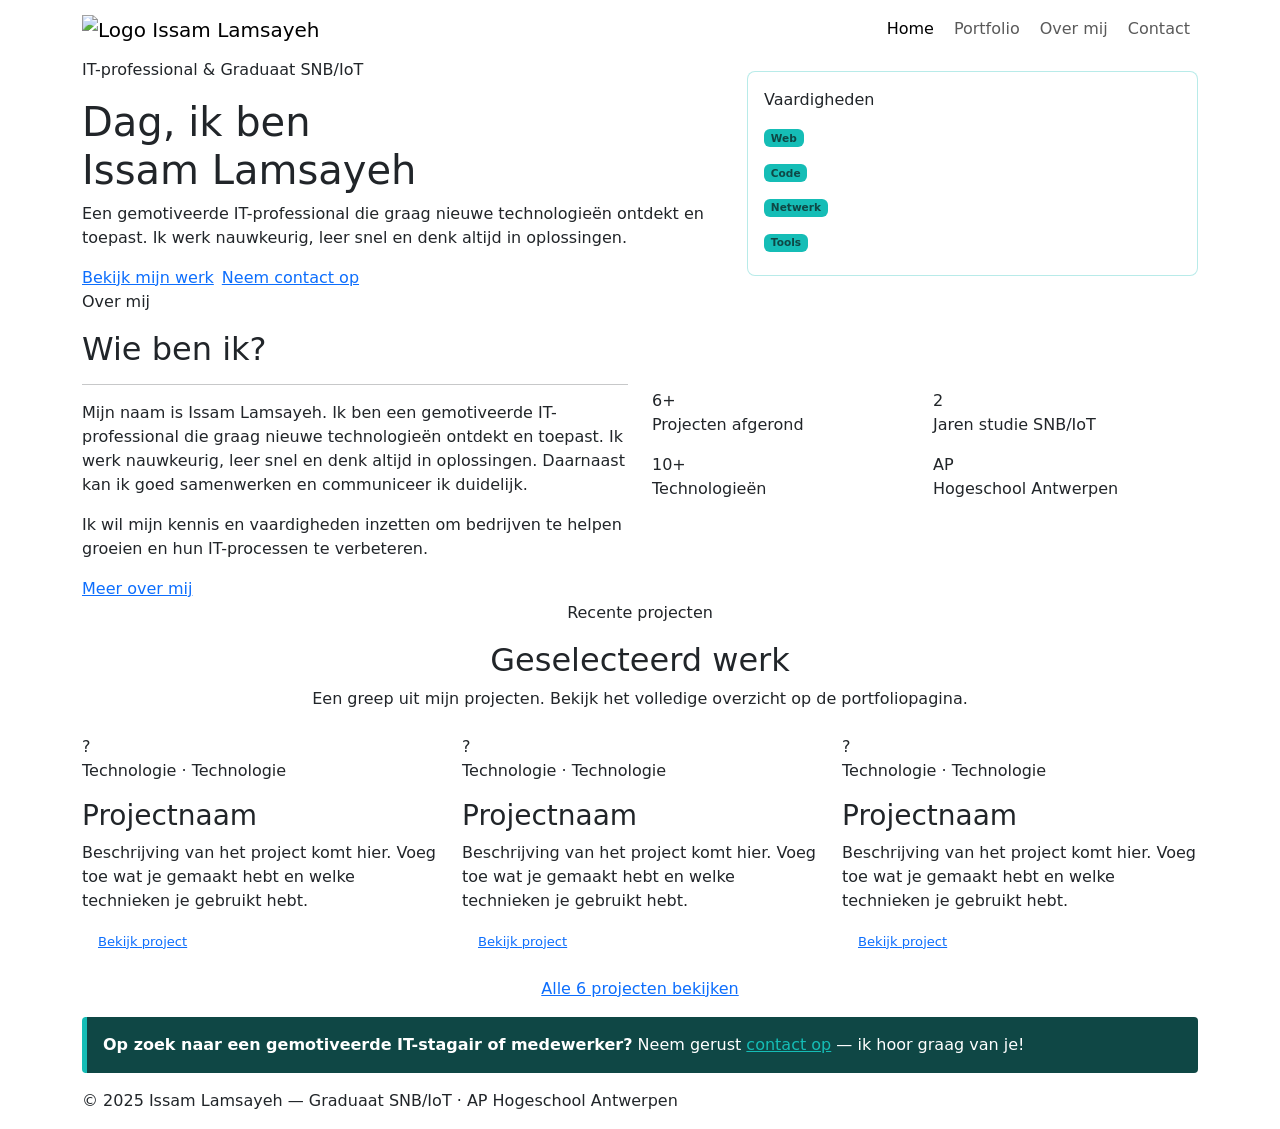
==== index.html @ c1b0a7f2 "Add files via upload" ====
<!DOCTYPE html>
<html lang="nl-BE">
<head>
  <meta charset="UTF-8" />
  <meta name="viewport" content="width=device-width, initial-scale=1.0" />
  <meta name="description" content="Portfolio van Issam Lamsayeh, IT-professional en graduaat SNB/IoT aan AP Hogeschool Antwerpen." />
  <meta name="keywords" content="portfolio, IT, webtechnologie, SNB, IoT, Antwerpen" />
  <meta name="author" content="Issam Lamsayeh" />
  <title>Issam Lamsayeh – Portfolio</title>
  <link rel="stylesheet" href="https://cdn.jsdelivr.net/npm/bootstrap@5.3.3/dist/css/bootstrap.min.css" />
  <link rel="preconnect" href="https://fonts.googleapis.com" />
  <link rel="stylesheet" href="https://fonts.googleapis.com/css2?family=DM+Sans:ital,opsz,wght@0,9..40,400;0,9..40,500;0,9..40,700&family=DM+Serif+Display&display=swap" />
  <link rel="stylesheet" href="css/reset.css" />
  <link rel="stylesheet" href="css/style.css" />
</head>
<body>

  
  <header>
    <nav class="navbar navbar-expand-lg">
      <div class="container">
        <a class="navbar-brand" href="index.html">
          <img src="assets/images/Logo.png" alt="Logo Issam Lamsayeh" />
        </a>
        
        <div class="navbar-collapse justify-content-end" id="hoofdNav">
          <ul class="navbar-nav gap-1">
            <li class="nav-item"><a class="nav-link active" href="index.html">Home</a></li>
            <li class="nav-item"><a class="nav-link" href="portfolio.html">Portfolio</a></li>
            <li class="nav-item"><a class="nav-link" href="naam.html">Over mij</a></li>
            <li class="nav-item"><a class="nav-link" href="contact.html">Contact</a></li>
          </ul>
        </div>
      </div>
    </nav>
  </header>

  <main>

    
    <section class="intro">
      <div class="container">
        <div class="row align-items-center gy-4">
          <div class="col-lg-7">
            <p class="sectie-label">IT-professional &amp; Graduaat SNB/IoT</p>
            <h1>Dag, ik ben<br /><span>Issam Lamsayeh</span></h1>
            <p>Een gemotiveerde IT-professional die graag nieuwe technologieën ontdekt en toepast. Ik werk nauwkeurig, leer snel en denk altijd in oplossingen.</p>
            <div class="d-flex flex-wrap gap-2">
              <a href="portfolio.html" class="btn-eigen">Bekijk mijn werk</a>
              <a href="contact.html" class="btn-rand">Neem contact op</a>
            </div>
          </div>
          <div class="col-lg-5">
            
            <div class="p-3" style="background-color: rgba(255,255,255,0.08); border: 1px solid rgba(21,189,182,0.3); border-radius: 8px;">
              <p class="sectie-label mb-2">Vaardigheden</p>
              <ul class="list-group list-group-flush">
                <li class="list-group-item" style="background: transparent; border-color: rgba(255,255,255,0.10); color: rgba(255,255,255,0.85); font-size: 0.88rem; padding: 0.4rem 0;">
                  <span class="badge me-2" style="background-color: #15BDB6; color: #0F4745;">Web</span> HTML5 &middot; CSS3 &middot; Bootstrap
                </li>
                <li class="list-group-item" style="background: transparent; border-color: rgba(255,255,255,0.10); color: rgba(255,255,255,0.85); font-size: 0.88rem; padding: 0.4rem 0;">
                  <span class="badge me-2" style="background-color: #15BDB6; color: #0F4745;">Code</span> Python
                </li>
                <li class="list-group-item" style="background: transparent; border-color: rgba(255,255,255,0.10); color: rgba(255,255,255,0.85); font-size: 0.88rem; padding: 0.4rem 0;">
                  <span class="badge me-2" style="background-color: #15BDB6; color: #0F4745;">Netwerk</span> Cisco &middot; Linux
                </li>
                <li class="list-group-item" style="background: transparent; border-color: rgba(255,255,255,0.10); color: rgba(255,255,255,0.85); font-size: 0.88rem; padding: 0.4rem 0;">
                  <span class="badge me-2" style="background-color: #15BDB6; color: #0F4745;">Tools</span> Raspberry Pi
                </li>
              </ul>
            </div>
          </div>
        </div>
      </div>
    </section>

    
    <section class="bg-licht">
      <div class="container">
        <div class="row align-items-center gy-4">
          <div class="col-lg-6">
            <p class="sectie-label">Over mij</p>
            <h2 class="sectie-titel">Wie ben ik?</h2>
            <hr class="eigen-lijn" />
            <p class="sectie-tekst">
              Mijn naam is Issam Lamsayeh. Ik ben een gemotiveerde IT-professional die graag nieuwe
              technologieën ontdekt en toepast. Ik werk nauwkeurig, leer snel en denk altijd in oplossingen.
              Daarnaast kan ik goed samenwerken en communiceer ik duidelijk.
            </p>
            <p class="sectie-tekst">
              Ik wil mijn kennis en vaardigheden inzetten om bedrijven te helpen groeien en hun IT-processen te verbeteren.
            </p>
            <a href="naam.html" class="btn-eigen">Meer over mij</a>
          </div>
          <div class="col-lg-6">
            <div class="row g-3">
              <div class="col-6">
                <div class="stat-blok">
                  <div class="stat-getal">6+</div>
                  <div class="stat-label">Projecten afgerond</div>
                </div>
              </div>
              <div class="col-6">
                <div class="stat-blok">
                  <div class="stat-getal">2</div>
                  <div class="stat-label">Jaren studie SNB/IoT</div>
                </div>
              </div>
              <div class="col-6">
                <div class="stat-blok">
                  <div class="stat-getal">10+</div>
                  <div class="stat-label">Technologieën</div>
                </div>
              </div>
              <div class="col-6">
                <div class="stat-blok">
                  <div class="stat-getal">AP</div>
                  <div class="stat-label">Hogeschool Antwerpen</div>
                </div>
              </div>
            </div>
          </div>
        </div>
      </div>
    </section>

    
    <section>
      <div class="container">
        <div class="text-center mb-4">
          <p class="sectie-label">Recente projecten</p>
          <h2 class="sectie-titel">Geselecteerd werk</h2>
          <p class="sectie-tekst">Een greep uit mijn projecten. Bekijk het volledige overzicht op de portfoliopagina.</p>
        </div>
        <div class="row g-4">
          <div class="col-md-6 col-lg-4">
            <article class="project-kaart">
              <div class="project-kaart-afbeelding"><span>?</span></div>
              <div class="project-kaart-body">
                <p class="project-tech">Technologie &middot; Technologie</p>
                <h3 class="project-naam">Projectnaam</h3>
                <p class="project-omschrijving">Beschrijving van het project komt hier. Voeg toe wat je gemaakt hebt en welke technieken je gebruikt hebt.</p>
                <a href="portfolio.html" class="btn-eigen mt-auto" style="font-size: 0.82rem; padding: 0.45rem 1rem;">Bekijk project</a>
              </div>
            </article>
          </div>
          <div class="col-md-6 col-lg-4">
            <article class="project-kaart">
              <div class="project-kaart-afbeelding"><span>?</span></div>
              <div class="project-kaart-body">
                <p class="project-tech">Technologie &middot; Technologie</p>
                <h3 class="project-naam">Projectnaam</h3>
                <p class="project-omschrijving">Beschrijving van het project komt hier. Voeg toe wat je gemaakt hebt en welke technieken je gebruikt hebt.</p>
                <a href="portfolio.html" class="btn-eigen mt-auto" style="font-size: 0.82rem; padding: 0.45rem 1rem;">Bekijk project</a>
              </div>
            </article>
          </div>
          <div class="col-md-6 col-lg-4">
            <article class="project-kaart">
              <div class="project-kaart-afbeelding"><span>?</span></div>
              <div class="project-kaart-body">
                <p class="project-tech">Technologie &middot; Technologie</p>
                <h3 class="project-naam">Projectnaam</h3>
                <p class="project-omschrijving">Beschrijving van het project komt hier. Voeg toe wat je gemaakt hebt en welke technieken je gebruikt hebt.</p>
                <a href="portfolio.html" class="btn-eigen mt-auto" style="font-size: 0.82rem; padding: 0.45rem 1rem;">Bekijk project</a>
              </div>
            </article>
          </div>
        </div>
        <div class="text-center mt-4">
          <a href="portfolio.html" class="btn-eigen">Alle 6 projecten bekijken</a>
        </div>
      </div>
    </section>

    
    <section class="bg-licht py-3">
      <div class="container">
        <div class="alert mb-0" role="alert" style="background-color: #0F4745; color: #ffffff; border: none; border-left: 5px solid #15BDB6; border-radius: 4px;">
          <strong>Op zoek naar een gemotiveerde IT-stagair of medewerker?</strong>
          Neem gerust <a href="contact.html" style="color: #15BDB6;">contact op</a> &mdash; ik hoor graag van je!
        </div>
      </div>
    </section>

  </main>

  
  <footer>
    <div class="container">
      <p>&copy; 2025 Issam Lamsayeh &mdash; Graduaat SNB/IoT &middot; AP Hogeschool Antwerpen</p>
    </div>
  </footer>

  
</body>
</html>
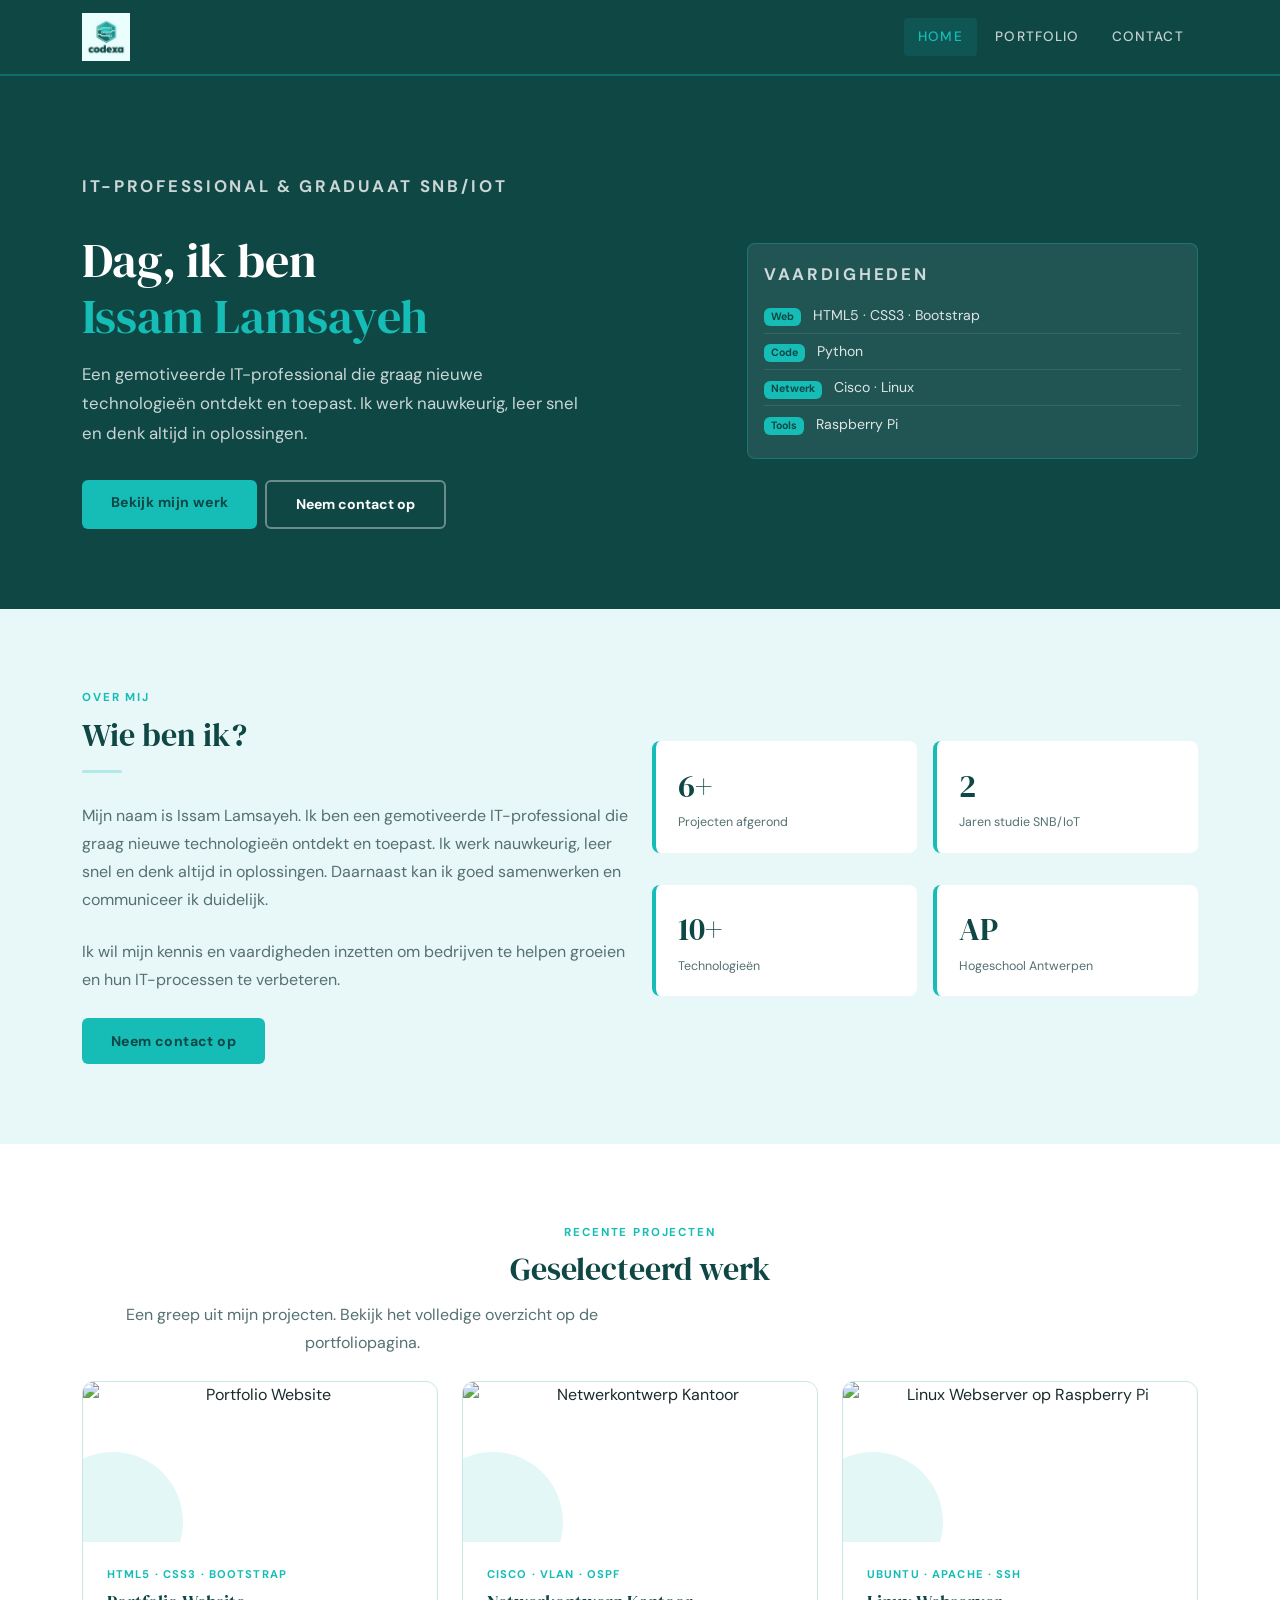
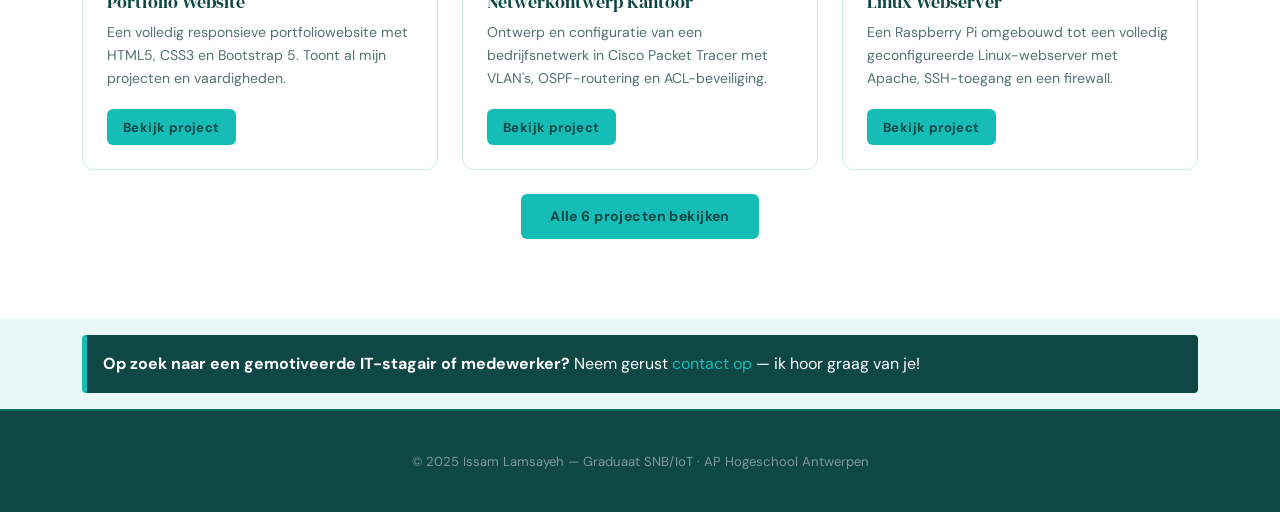
==== commit 0935b638: "Add files via upload" ====
--- a/index.html
+++ b/index.html
@@ -12,10 +12,22 @@
   <link rel="stylesheet" href="https://fonts.googleapis.com/css2?family=DM+Sans:ital,opsz,wght@0,9..40,400;0,9..40,500;0,9..40,700&family=DM+Serif+Display&display=swap" />
   <link rel="stylesheet" href="css/reset.css" />
   <link rel="stylesheet" href="css/style.css" />
+  <style>
+    .project-kaart-afbeelding img {
+      width: 100%;
+      height: 180px;
+      object-fit: cover;
+      border-top-left-radius: 6px;
+      border-top-right-radius: 6px;
+    }
+    .project-kaart-afbeelding {
+      padding: 0;
+      background: none;
+    }
+  </style>
 </head>
 <body>
 
-  
   <header>
     <nav class="navbar navbar-expand-lg">
       <div class="container">
@@ -27,7 +39,6 @@
           <ul class="navbar-nav gap-1">
             <li class="nav-item"><a class="nav-link active" href="index.html">Home</a></li>
             <li class="nav-item"><a class="nav-link" href="portfolio.html">Portfolio</a></li>
-            <li class="nav-item"><a class="nav-link" href="naam.html">Over mij</a></li>
             <li class="nav-item"><a class="nav-link" href="contact.html">Contact</a></li>
           </ul>
         </div>
@@ -37,7 +48,6 @@
 
   <main>
 
-    
     <section class="intro">
       <div class="container">
         <div class="row align-items-center gy-4">
@@ -74,7 +84,6 @@
       </div>
     </section>
 
-    
     <section class="bg-licht">
       <div class="container">
         <div class="row align-items-center gy-4">
@@ -90,7 +99,7 @@
             <p class="sectie-tekst">
               Ik wil mijn kennis en vaardigheden inzetten om bedrijven te helpen groeien en hun IT-processen te verbeteren.
             </p>
-            <a href="naam.html" class="btn-eigen">Meer over mij</a>
+            <a href="contact.html" class="btn-eigen">Neem contact op</a>
           </div>
           <div class="col-lg-6">
             <div class="row g-3">
@@ -124,7 +133,6 @@
       </div>
     </section>
 
-    
     <section>
       <div class="container">
         <div class="text-center mb-4">
@@ -133,39 +141,49 @@
           <p class="sectie-tekst">Een greep uit mijn projecten. Bekijk het volledige overzicht op de portfoliopagina.</p>
         </div>
         <div class="row g-4">
+          
           <div class="col-md-6 col-lg-4">
             <article class="project-kaart">
-              <div class="project-kaart-afbeelding"><span>?</span></div>
+              <div class="project-kaart-afbeelding">
+                <img src="https://picsum.photos/id/20/400/200" alt="Portfolio Website" />
+              </div>
               <div class="project-kaart-body">
-                <p class="project-tech">Technologie &middot; Technologie</p>
-                <h3 class="project-naam">Projectnaam</h3>
-                <p class="project-omschrijving">Beschrijving van het project komt hier. Voeg toe wat je gemaakt hebt en welke technieken je gebruikt hebt.</p>
-                <a href="portfolio.html" class="btn-eigen mt-auto" style="font-size: 0.82rem; padding: 0.45rem 1rem;">Bekijk project</a>
+                <p class="project-tech">HTML5 · CSS3 · Bootstrap</p>
+                <h3 class="project-naam">Portfolio Website</h3>
+                <p class="project-omschrijving">Een volledig responsieve portfoliowebsite met HTML5, CSS3 en Bootstrap 5. Toont al mijn projecten en vaardigheden.</p>
+                <a href="project-portfolio-website.html" class="btn-eigen mt-auto" style="font-size: 0.82rem; padding: 0.45rem 1rem;">Bekijk project</a>
               </div>
             </article>
           </div>
+          
           <div class="col-md-6 col-lg-4">
             <article class="project-kaart">
-              <div class="project-kaart-afbeelding"><span>?</span></div>
+              <div class="project-kaart-afbeelding">
+                <img src="https://picsum.photos/id/0/400/200" alt="Netwerkontwerp Kantoor" />
+              </div>
               <div class="project-kaart-body">
-                <p class="project-tech">Technologie &middot; Technologie</p>
-                <h3 class="project-naam">Projectnaam</h3>
-                <p class="project-omschrijving">Beschrijving van het project komt hier. Voeg toe wat je gemaakt hebt en welke technieken je gebruikt hebt.</p>
-                <a href="portfolio.html" class="btn-eigen mt-auto" style="font-size: 0.82rem; padding: 0.45rem 1rem;">Bekijk project</a>
+                <p class="project-tech">Cisco · VLAN · OSPF</p>
+                <h3 class="project-naam">Netwerkontwerp Kantoor</h3>
+                <p class="project-omschrijving">Ontwerp en configuratie van een bedrijfsnetwerk in Cisco Packet Tracer met VLAN's, OSPF-routering en ACL-beveiliging.</p>
+                <a href="project-netwerk-ontwerp.html" class="btn-eigen mt-auto" style="font-size: 0.82rem; padding: 0.45rem 1rem;">Bekijk project</a>
               </div>
             </article>
           </div>
+          
           <div class="col-md-6 col-lg-4">
             <article class="project-kaart">
-              <div class="project-kaart-afbeelding"><span>?</span></div>
+              <div class="project-kaart-afbeelding">
+                <img src="https://picsum.photos/id/96/400/200" alt="Linux Webserver op Raspberry Pi" />
+              </div>
               <div class="project-kaart-body">
-                <p class="project-tech">Technologie &middot; Technologie</p>
-                <h3 class="project-naam">Projectnaam</h3>
-                <p class="project-omschrijving">Beschrijving van het project komt hier. Voeg toe wat je gemaakt hebt en welke technieken je gebruikt hebt.</p>
-                <a href="portfolio.html" class="btn-eigen mt-auto" style="font-size: 0.82rem; padding: 0.45rem 1rem;">Bekijk project</a>
+                <p class="project-tech">Ubuntu · Apache · SSH</p>
+                <h3 class="project-naam">Linux Webserver</h3>
+                <p class="project-omschrijving">Een Raspberry Pi omgebouwd tot een volledig geconfigureerde Linux-webserver met Apache, SSH-toegang en een firewall.</p>
+                <a href="project-linux-server.html" class="btn-eigen mt-auto" style="font-size: 0.82rem; padding: 0.45rem 1rem;">Bekijk project</a>
               </div>
             </article>
           </div>
+
         </div>
         <div class="text-center mt-4">
           <a href="portfolio.html" class="btn-eigen">Alle 6 projecten bekijken</a>
@@ -173,7 +191,6 @@
       </div>
     </section>
 
-    
     <section class="bg-licht py-3">
       <div class="container">
         <div class="alert mb-0" role="alert" style="background-color: #0F4745; color: #ffffff; border: none; border-left: 5px solid #15BDB6; border-radius: 4px;">
@@ -185,13 +202,11 @@
 
   </main>
 
-  
   <footer>
     <div class="container">
       <p>&copy; 2025 Issam Lamsayeh &mdash; Graduaat SNB/IoT &middot; AP Hogeschool Antwerpen</p>
     </div>
   </footer>
 
-  
 </body>
-</html>
+</html>
--- a/css/style.css
+++ b/css/style.css
@@ -0,0 +1,563 @@
+@import url('https://fonts.googleapis.com/css2?family=DM+Sans:ital,opsz,wght@0,9..40,400;0,9..40,500;0,9..40,700&family=DM+Serif+Display&display=swap');
+
+* {
+  box-sizing: border-box;
+  margin: 0;
+  padding: 0;
+}
+
+body {
+  font-family: 'DM Sans', Arial, sans-serif;
+  font-size: 1rem;
+  color: #1a2a2a;
+  background-color: #ffffff;
+  line-height: 1.6;
+}
+
+img {
+  max-width: 100%;
+  display: block;
+}
+
+a {
+  color: #0F4745;
+  text-decoration: none;
+}
+
+a:hover {
+  color: #15BDB6;
+  text-decoration: underline;
+}
+
+/* =====================
+   HEADER & NAVIGATIE
+   ===================== */
+
+header {
+  background-color: #0F4745;
+  position: sticky;
+  top: 0;
+  z-index: 100;
+  border-bottom: 2px solid #106D69;
+}
+
+nav .navbar-brand img {
+  height: 48px;
+  width: auto;
+}
+
+nav .nav-link {
+  color: rgba(255, 255, 255, 0.75) !important;
+  font-weight: 500;
+  font-size: 0.85rem;
+  text-transform: uppercase;
+  letter-spacing: 0.08em;
+  padding: 0.5rem 0.9rem !important;
+  border-radius: 4px;
+}
+
+nav .nav-link:hover {
+  color: #ffffff !important;
+  background-color: rgba(21, 189, 182, 0.15);
+  text-decoration: none;
+}
+
+nav .nav-link.active {
+  color: #15BDB6 !important;
+  background-color: rgba(21, 189, 182, 0.12);
+}
+
+/* =====================
+   HERO SECTIE
+   ===================== */
+
+.intro {
+  background-color: #0F4745;
+  padding: 6rem 0 5rem;
+}
+
+.intro h1 {
+  font-family: 'DM Serif Display', serif;
+  font-size: 3rem;
+  font-weight: 400;
+  color: #ffffff;
+  margin-bottom: 1rem;
+  line-height: 1.15;
+}
+
+.intro h1 span {
+  color: #15BDB6;
+}
+
+.intro p {
+  color: rgba(255, 255, 255, 0.78);
+  font-size: 1.05rem;
+  margin-bottom: 2rem;
+  max-width: 500px;
+  line-height: 1.75;
+}
+
+/* =====================
+   ALGEMENE SECTIES
+   ===================== */
+
+section {
+  padding: 5rem 0;
+}
+
+.sectie-label {
+  font-size: 0.72rem;
+  font-weight: 700;
+  text-transform: uppercase;
+  letter-spacing: 0.16em;
+  color: #15BDB6;
+  margin-bottom: 0.5rem;
+}
+
+.sectie-titel {
+  font-family: 'DM Serif Display', serif;
+  font-size: 2rem;
+  font-weight: 400;
+  color: #0F4745;
+  margin-bottom: 0.8rem;
+}
+
+.sectie-tekst {
+  color: #557070;
+  margin-bottom: 1.5rem;
+  max-width: 560px;
+  line-height: 1.75;
+}
+
+.bg-licht {
+  background-color: #E8F7F7;
+}
+
+/* =====================
+   KNOPPEN
+   ===================== */
+
+.btn-eigen {
+  background-color: #15BDB6;
+  color: #0F4745;
+  font-weight: 700;
+  font-size: 0.88rem;
+  padding: 0.72rem 1.8rem;
+  border: none;
+  border-radius: 6px;
+  display: inline-block;
+  cursor: pointer;
+  text-decoration: none;
+  letter-spacing: 0.03em;
+}
+
+.btn-eigen:hover {
+  background-color: #106D69;
+  color: #ffffff;
+  text-decoration: none;
+}
+
+.btn-rand {
+  background-color: transparent;
+  color: #ffffff;
+  border: 2px solid rgba(255, 255, 255, 0.38);
+  font-weight: 700;
+  font-size: 0.88rem;
+  padding: 0.72rem 1.8rem;
+  border-radius: 6px;
+  display: inline-block;
+  cursor: pointer;
+  text-decoration: none;
+}
+
+.btn-rand:hover {
+  border-color: #15BDB6;
+  color: #15BDB6;
+  text-decoration: none;
+}
+
+/* =====================
+   PROJECTKAARTEN
+   ===================== */
+
+.project-kaart {
+  background-color: #ffffff;
+  border: 1px solid #c8e8e6;
+  border-radius: 12px;
+  overflow: hidden;
+  height: 100%;
+}
+
+.project-kaart:hover {
+  border-color: #15BDB6;
+}
+
+.project-kaart-afbeelding {
+  height: 160px;
+  background-color: #0F4745;
+  position: relative;
+  overflow: hidden;
+  text-align: center;
+  padding-top: 60px;
+}
+
+.project-kaart-afbeelding::before {
+  content: '';
+  position: absolute;
+  width: 140px;
+  height: 140px;
+  border-radius: 50%;
+  background-color: rgba(21, 189, 182, 0.12);
+  bottom: -50px;
+  left: -40px;
+}
+
+.project-kaart-afbeelding::after {
+  content: '';
+  position: absolute;
+  width: 90px;
+  height: 90px;
+  border-radius: 50%;
+  background-color: rgba(255, 255, 255, 0.06);
+  top: -20px;
+  right: -20px;
+}
+
+.project-kaart-afbeelding span {
+  font-size: 2.5rem;
+  font-weight: bold;
+  color: rgba(255, 255, 255, 0.18);
+  position: relative;
+  z-index: 1;
+}
+
+.project-kaart-body {
+  padding: 1.5rem;
+}
+
+.project-tech {
+  font-size: 0.7rem;
+  text-transform: uppercase;
+  letter-spacing: 0.10em;
+  color: #15BDB6;
+  font-weight: 700;
+  margin-bottom: 0.4rem;
+}
+
+.project-naam {
+  font-family: 'DM Serif Display', serif;
+  font-size: 1.15rem;
+  font-weight: 400;
+  color: #0F4745;
+  margin-bottom: 0.5rem;
+}
+
+.project-omschrijving {
+  font-size: 0.88rem;
+  color: #557070;
+  margin-bottom: 1.2rem;
+  line-height: 1.65;
+}
+
+/* =====================
+   STATISTIEKEN
+   ===================== */
+
+.stat-blok {
+  background-color: #ffffff;
+  border-left: 4px solid #15BDB6;
+  border-radius: 8px;
+  padding: 1.2rem 1.4rem;
+  margin-bottom: 1rem;
+}
+
+.stat-blok:hover {
+  background-color: #E8F7F7;
+}
+
+.stat-getal {
+  font-family: 'DM Serif Display', serif;
+  font-size: 2rem;
+  font-weight: 400;
+  color: #0F4745;
+}
+
+.stat-label {
+  font-size: 0.78rem;
+  color: #557070;
+  margin-top: 0.1rem;
+}
+
+/* =====================
+   ZIJBALK
+   ===================== */
+
+.zijbalk-blok {
+  background-color: #E8F7F7;
+  border-radius: 10px;
+  padding: 1.5rem;
+  margin-bottom: 1.2rem;
+  border: 1px solid #c8e8e6;
+}
+
+.zijbalk-titel {
+  font-size: 0.72rem;
+  font-weight: 700;
+  text-transform: uppercase;
+  letter-spacing: 0.12em;
+  color: #0F4745;
+  margin-bottom: 0.8rem;
+}
+
+/* =====================
+   TAGS
+   ===================== */
+
+.tag {
+  display: inline-block;
+  background-color: #ffffff;
+  border: 1px solid #b0d8d6;
+  border-radius: 20px;
+  font-size: 0.78rem;
+  padding: 0.25rem 0.7rem;
+  color: #0F4745;
+  margin: 0.2rem 0.15rem 0 0;
+}
+
+.tag:hover {
+  background-color: #15BDB6;
+  color: #0F4745;
+  border-color: #15BDB6;
+}
+
+/* =====================
+   KLEURBLOKJES
+   ===================== */
+
+.kleur-blokje {
+  width: 34px;
+  height: 34px;
+  border-radius: 6px;
+  border: 1px solid rgba(0, 0, 0, 0.10);
+  display: inline-block;
+  margin-right: 0.3rem;
+}
+
+/* =====================
+   CONTACT
+   ===================== */
+
+.contact-info-blok {
+  background-color: #0F4745;
+  border-radius: 12px;
+  padding: 2rem;
+  color: #ffffff;
+  height: 100%;
+}
+
+.contact-info-blok h3 {
+  font-family: 'DM Serif Display', serif;
+  font-size: 1.3rem;
+  font-weight: 400;
+  margin-bottom: 1.6rem;
+  color: #ffffff;
+}
+
+.contact-rij {
+  margin-bottom: 1.2rem;
+}
+
+.contact-rij-label {
+  font-size: 0.7rem;
+  text-transform: uppercase;
+  letter-spacing: 0.12em;
+  color: #15BDB6;
+  font-weight: 700;
+  margin-bottom: 0.2rem;
+}
+
+.contact-rij-waarde {
+  font-size: 0.9rem;
+  color: rgba(255, 255, 255, 0.85);
+}
+
+/* =====================
+   PAGINA HERO (subpagina's)
+   ===================== */
+
+.pagina-hero {
+  background-color: #0F4745;
+  padding: 4.5rem 0 3.5rem;
+}
+
+.pagina-hero h1 {
+  font-family: 'DM Serif Display', serif;
+  font-size: 2.5rem;
+  font-weight: 400;
+  color: #ffffff;
+  margin-bottom: 0.5rem;
+}
+
+.pagina-hero p {
+  color: rgba(255, 255, 255, 0.70);
+  max-width: 480px;
+  margin-top: 0.6rem;
+  line-height: 1.7;
+}
+
+/* =====================
+   BREADCRUMB
+   ===================== */
+
+.breadcrumb-item a {
+  color: #15BDB6;
+}
+
+.breadcrumb-item.active {
+  color: rgba(255, 255, 255, 0.55);
+}
+
+.breadcrumb-item + .breadcrumb-item::before {
+  color: rgba(255, 255, 255, 0.35);
+}
+
+/* =====================
+   HR LIJN
+   ===================== */
+
+hr.eigen-lijn {
+  border: none;
+  border-top: 3px solid #15BDB6;
+  width: 40px;
+  margin: 1rem 0 1.8rem 0;
+  border-radius: 2px;
+}
+
+/* =====================
+   TABEL VAARDIGHEDEN
+   ===================== */
+
+table.vaardighedentabel {
+  width: 100%;
+  border-collapse: collapse;
+  font-size: 0.9rem;
+}
+
+table.vaardighedentabel th {
+  background-color: #0F4745;
+  color: #ffffff;
+  padding: 0.8rem 1rem;
+  text-align: left;
+  font-size: 0.8rem;
+  letter-spacing: 0.05em;
+  text-transform: uppercase;
+}
+
+table.vaardighedentabel td {
+  padding: 0.7rem 1rem;
+  border-bottom: 1px solid #d0e8e6;
+  color: #1a2a2a;
+}
+
+table.vaardighedentabel tr:nth-child(even) td {
+  background-color: #f4fbfb;
+}
+
+table.vaardighedentabel tr:hover td {
+  background-color: #daf4f3;
+}
+
+/* =====================
+   INSPIRATIEKAARTEN
+   ===================== */
+
+.inspiratie-kaart {
+  background-color: #ffffff;
+  border: 1px solid #c8e8e6;
+  border-top: 3px solid #15BDB6;
+  border-radius: 10px;
+  padding: 1.4rem;
+  height: 100%;
+}
+
+.inspiratie-kaart:hover {
+  border-color: #15BDB6;
+}
+
+.inspiratie-site {
+  font-size: 0.72rem;
+  font-weight: 700;
+  text-transform: uppercase;
+  letter-spacing: 0.12em;
+  color: #15BDB6;
+  margin-bottom: 0.5rem;
+}
+
+.inspiratie-tekst {
+  font-size: 0.87rem;
+  color: #557070;
+  line-height: 1.6;
+}
+
+/* =====================
+   FOOTER
+   ===================== */
+
+footer {
+  background-color: #0F4745;
+  border-top: 2px solid #106D69;
+  padding: 2.5rem 0;
+  text-align: center;
+}
+
+footer p {
+  color: rgba(255, 255, 255, 0.45);
+  font-size: 0.82rem;
+  margin: 0;
+}
+
+/* =====================
+   MEDIA QUERIES
+   ===================== */
+
+@media (max-width: 992px) {
+  .intro h1 {
+    font-size: 2.4rem;
+  }
+}
+
+@media (max-width: 768px) {
+  section {
+    padding: 3rem 0;
+  }
+
+  .intro {
+    padding: 4rem 0 3rem;
+  }
+
+  .intro h1 {
+    font-size: 2rem;
+  }
+
+  .pagina-hero {
+    padding: 3rem 0 2.5rem;
+  }
+
+  .pagina-hero h1 {
+    font-size: 1.9rem;
+  }
+
+  .contact-info-blok {
+    margin-top: 1.5rem;
+  }
+
+  .sectie-titel {
+    font-size: 1.6rem;
+  }
+}
+
+@media (max-width: 576px) {
+  .intro h1 {
+    font-size: 1.7rem;
+  }
+}
